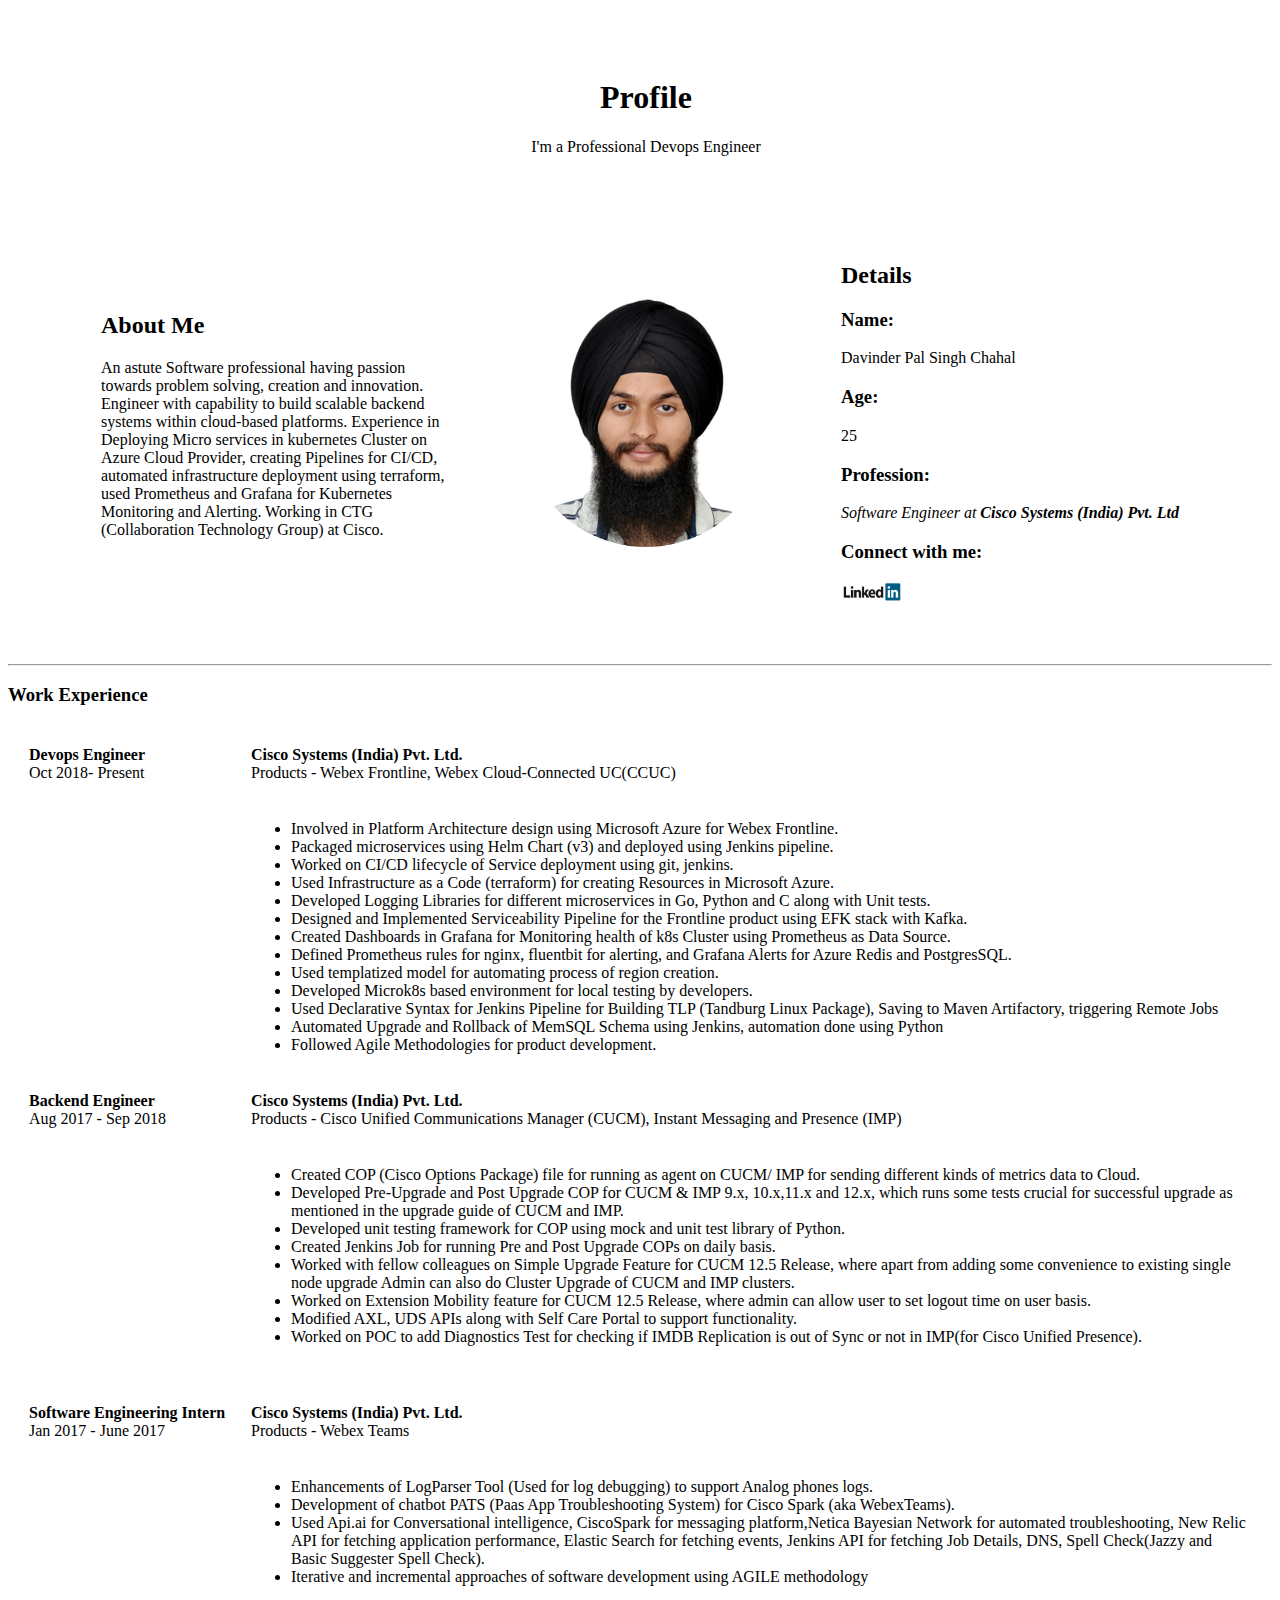
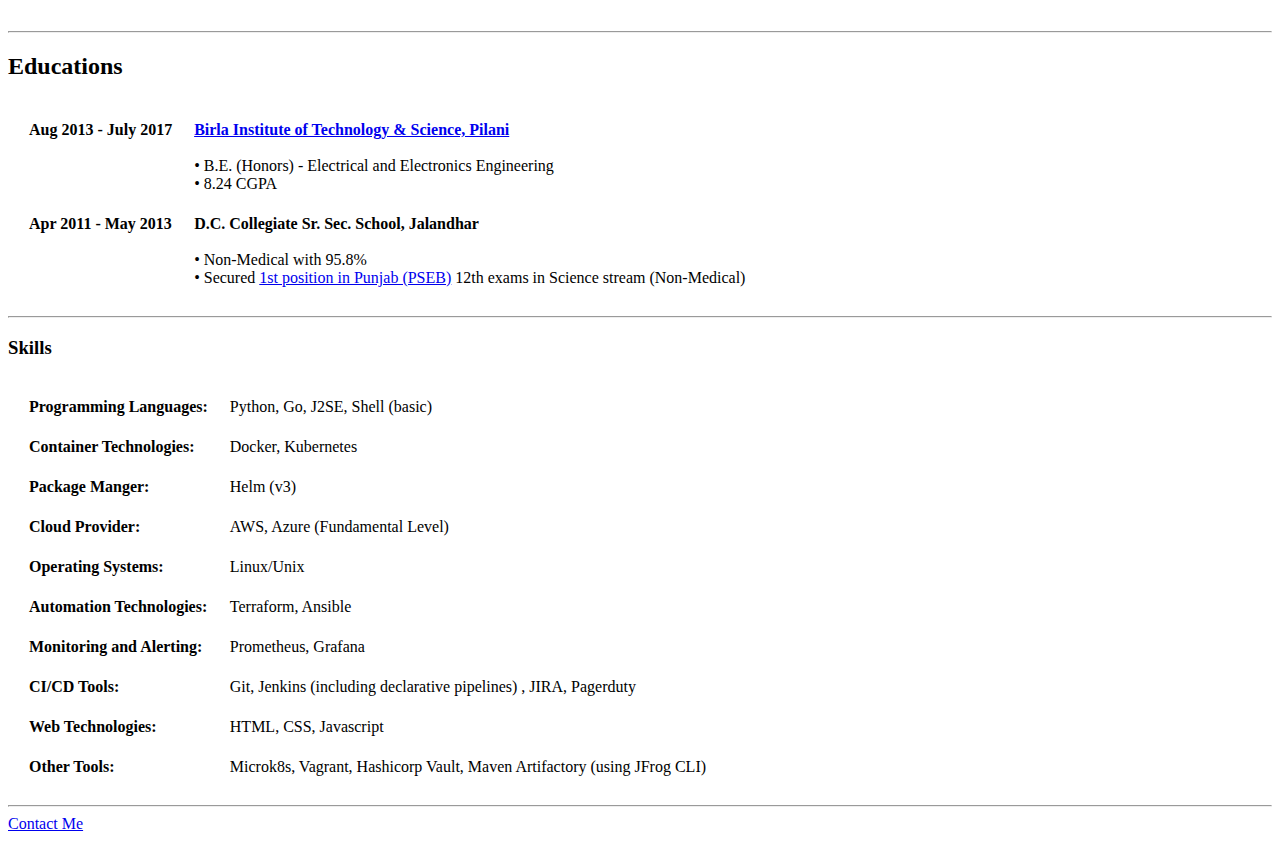
==== index.html @ 072faeb7 "First CV of Me" ====
<!DOCTYPE html>
<html lang="en" dir="ltr">

<head>
  <!-- <meta charset="utf-8"> -->
  <meta http-equiv="Content-Type" content="text/html; charset=utf-8" />
  <meta name="description" content="Davinder pal Singh Chahal's Personal Website including Work Experience, Education, Hobbies etc.">
  <meta name="keywords" content="Davinder Pal Singh Chahal, Davinder, Pal, Singh, Davinder Pal Singh, DPSC, Chahal, Punjabi">
  <title>Davinder Pal Singh - Devops Engineer </title>
</head>

<body>
  <table cellspacing="30" align="center" cellpadding="20">
    <tr>
      <td></td>
      <td>
        <center>
          <h1>Profile</h1>
          <p>I'm a Professional Devops Engineer</p>
        </center>
      </td>
      <td></td>
    </tr>
    <tr>
      <td width="350">

        <h2>About Me</h2>
        <p>
          An astute Software professional having passion towards problem solving, creation and innovation. Engineer with capability to build scalable backend systems
          within cloud-based platforms. Experience in Deploying Micro services in kubernetes Cluster on Azure Cloud Provider, creating Pipelines for CI/CD, automated
          infrastructure deployment using terraform, used Prometheus and Grafana for Kubernetes Monitoring and Alerting. Working in CTG (Collaboration Technology
          Group) at Cisco.
        </p>

      </td>
      <td>
        <img src="images/Davinder.png" alt=" Davinder's Profile Picture" height="250" width="250">
      </td>
      <td>
        <h2>Details</h2>
        <h3>Name: </h3>
        Davinder Pal Singh Chahal
        <h3>Age: </h3>
        25
        <h3>Profession: </h3>
        <p><em>Software Engineer at <strong> Cisco Systems (India) Pvt. Ltd</strong></strong></em></p>
        <h3>Connect with me: </h3>
        <a href="https://www.linkedin.com/in/davinder-pal-singh-1a0b13b5/">
          <img src="images/linkedin.png" height="20" width="60">
        </a>
      </td>
    </tr>
  </table>

  <hr>
  <h3>Work Experience</h3>
  <table cellspacing="20">
    <tr>
      <td>
        <strong>Devops Engineer</strong> <br>
        Oct 2018- Present
      </td>
      <td>
        <strong>Cisco Systems (India) Pvt. Ltd.</strong> <br>
        Products - Webex Frontline, Webex Cloud-Connected UC(CCUC)
      </td>
    </tr>
    <tr>
      <td width="200"></td>
      <td>
        <ul>
          <li>Involved in Platform Architecture design using Microsoft Azure for Webex Frontline.</li>
          <li>Packaged microservices using Helm Chart (v3) and deployed using Jenkins pipeline.</li>
          <li>Worked on CI/CD lifecycle of Service deployment using git, jenkins.</li>
          <li>Used Infrastructure as a Code (terraform) for creating Resources in Microsoft Azure.</li>
          <li>Developed Logging Libraries for different microservices in Go, Python and C along with Unit tests.</li>
          <li>Designed and Implemented Serviceability Pipeline for the Frontline product using EFK stack with Kafka.</li>
          <li>Created Dashboards in Grafana for Monitoring health of k8s Cluster using Prometheus as Data Source.</li>
          <li>Defined Prometheus rules for nginx, fluentbit for alerting, and Grafana Alerts for Azure Redis and PostgresSQL.</li>
          <li>Used templatized model for automating process of region creation.</li>
          <li>Developed Microk8s based environment for local testing by developers.</li>
          <li>Used Declarative Syntax for Jenkins Pipeline for Building TLP (Tandburg Linux Package), Saving to Maven Artifactory, triggering Remote Jobs</li>
          <li>Automated Upgrade and Rollback of MemSQL Schema using Jenkins, automation done using Python</li>
          <li>Followed Agile Methodologies for product development.</li>
        </ul>
      </td>
    </tr>
    <tr>
      <td>
        <strong>Backend Engineer</strong> <br>
        Aug 2017 - Sep 2018
      </td>
      <td>
        <strong>Cisco Systems (India) Pvt. Ltd.</strong> <br>
        Products - Cisco Unified Communications Manager (CUCM), Instant Messaging and Presence (IMP)
      </td>
    </tr>
    <tr>
      <td width="200"></td>
      <td>
        <ul>
          <li>Created COP (Cisco Options Package) file for running as agent on CUCM/ IMP for sending different kinds of metrics data to Cloud.</li>
          <li>Developed Pre-Upgrade and Post Upgrade COP for CUCM & IMP 9.x, 10.x,11.x and 12.x, which runs some tests crucial for successful
          upgrade as mentioned in the upgrade guide of CUCM and IMP.</li>
          <li>Developed unit testing framework for COP using mock and unit test library of Python.</li>
          <li>Created Jenkins Job for running Pre and Post Upgrade COPs on daily basis.</li>
          <li>Worked with fellow colleagues on Simple Upgrade Feature for CUCM 12.5 Release, where apart from adding some convenience to existing
          single node upgrade Admin can also do Cluster Upgrade of CUCM and IMP clusters.</li>
          <li>Worked on Extension Mobility feature for CUCM 12.5 Release, where admin can allow user to set logout time on user basis.</li>
          <li>Modified AXL, UDS APIs along with Self Care Portal to support functionality.</li>
          <li>Worked on POC to add Diagnostics Test for checking if IMDB Replication is out of Sync or not in IMP(for Cisco Unified Presence).</li>
        </ul>
      </td>
    </tr>
    <tr>
    <tr>
        <td>
          <strong>Software Engineering Intern</strong> <br>
          Jan 2017 - June 2017
        </td>
        <td>
          <strong>Cisco Systems (India) Pvt. Ltd.</strong> <br>
          Products - Webex Teams
        </td>
    </tr>
    <tr>
      <td width="200"></td>
      <td>
        <ul>
          <li>Enhancements of LogParser Tool (Used for log debugging) to support Analog phones logs.</li>
          <li>Development of chatbot PATS (Paas App Troubleshooting System) for Cisco Spark (aka WebexTeams).</li>
          <li>Used Api.ai for Conversational intelligence, CiscoSpark for messaging platform,Netica Bayesian Network for automated troubleshooting, New Relic API for fetching application performance, Elastic Search for fetching events, Jenkins API for fetching Job Details, DNS, Spell Check(Jazzy and Basic Suggester Spell Check).</li>
          <li>Iterative and incremental approaches of software development using AGILE methodology</li>
        </ul>
      </td>
    </tr>
  </table>

  <hr>
  <h2>Educations</h2>
  <table cellspacing="20">
    <tbody>
      <tr>
          <td>
            <strong>Aug 2013 - July 2017</strong> <br>
            <br>
            <br>
            <br>
          </td>
          <td>
            <strong><a href="https://www.bits-pilani.ac.in/pilani/">Birla Institute of Technology & Science, Pilani</a></strong> <br><br>
            • B.E. (Honors) - Electrical and Electronics Engineering <br>
            • 8.24 CGPA
          </td>
      </tr>

      <tr>
          <td>
            <strong>Apr 2011 - May 2013</strong> <br>
            <br>
            <br>
            <br>
          </td>
          <td>
            <strong>D.C. Collegiate Sr. Sec. School, Jalandhar</strong> <br><br>
            • Non-Medical with 95.8% <br>
            • Secured <a href="https://www.tribuneindia.com/2013/20130519/jaltrib.htm">1st position in Punjab (PSEB)</a> 12th exams in Science stream (Non-Medical)
          </td>
      </tr>


    </tbody>
  </table>
  <hr>

  <h3>Skills</h3>
  <table cellspacing="20">
    <tbody>
      <tr>
        <th>Programming Languages: </th>
        <td>Python, Go, J2SE, Shell (basic)</td>
      </tr>
      <tr>
        <th align="left">Container Technologies: </th>
        <td>Docker, Kubernetes</td>
      </tr>
      <tr>
        <th align="left">Package Manger: </th>
        <td>Helm (v3)</td>
      </tr>
      <tr>
        <th align="left">Cloud Provider: </th>
        <td>AWS, Azure (Fundamental Level)</td>
      </tr>
      <tr>
        <th align="left">Operating Systems: </th>
        <td>Linux/Unix </td>
      </tr>
      <tr>
        <th align="left">Automation Technologies: </th>
        <td>Terraform, Ansible </td>
      </tr>
      <tr>
        <th align="left">Monitoring and Alerting: </th>
        <td>Prometheus, Grafana </td>
      </tr>
      <tr>
        <th align="left">CI/CD Tools: </th>
        <td>Git, Jenkins (including declarative pipelines) , JIRA, Pagerduty </td>
      </tr>
      <tr>
        <th align="left">Web Technologies: </th>
        <td>HTML, CSS, Javascript </td>
      </tr>
      <tr>
        <th align="left">Other Tools: </th>
        <td>Microk8s, Vagrant, Hashicorp Vault, Maven Artifactory (using JFrog CLI) </td>
      </tr>

    </tbody>
  </table>

  <hr>
  <!-- <p>New Functions of Table</p>
  <table>
    <thead>
      <tr>
        <th>Dates</th>
        <th>Work</th>
      </tr>
    </thead>
    <tbody>
      <tr>
        <td>2017-18</td>
        <td>Software Engineer</td>
      </tr>
      <tr>
        <td>2018-Present</td>
        <td>Devops Engineer</td>
      </tr>

    </tbody>
    <tfoot>

    </tfoot>
  </table> -->

  <!-- <a href="hobbies.html">My Hobbies</a> -->

  <a href="contact.html">Contact Me</a>
  <!-- <p><strong><a href="https://www.linkedin.com/in/davinder-pal-singh-1a0b13b5/">Linkedin Profile</a> </strong> </p> -->

</body>

</html>

<!-- • Involved in Platform Architecture design using Microsoft Azure for Webex Frontline.
• Packaged microservices using Helm Chart (v3) and deployed using Jenkins pipeline.
• Worked on CI/CD lifecycle of Service deployment using git, jenkins.
• Used Infrastructure as a Code (terraform) for creating Resources in Microsoft Azure.
• Developed Logging Libraries for different microservices in Go, Python and C along with Unit tests.
• Designed and Implemented Serviceability Pipeline for the Frontline product using EFK stack with Kafka.
• Created Dashboards in Grafana for Monitoring health of k8s Cluster using Prometheus as Data Source.
• Defined Prometheus rules for nginx, fluentbit for alerting, and Grafana Alerts for Azure Redis and PostgresSQL.
• Used templatized model for automating process of region creation.
• Developed Microk8s based environment for local testing by developers. -->

<!-- • Created COP (Cisco Options Package) file for running as agent on CUCM/ IMP/CUC for sending different kinds of metrics data to Cloud.
• Developed Pre-Upgrade and Post Upgrade COP for CUCM & IMP 9.x, 10.x,11.x and 12.x, which runs some tests crucial for successful
upgrade as mentioned in the upgrade guide of CUCM and IMP.
• Developed unit testing framework for COP using mock and unit test library of Python.
• Created Jenkins Job for running Pre and Post Upgrade COPs on daily basis. -
• Worked with fellow colleagues on Simple Upgrade Feature for CUCM 12.5 Release, where apart from adding some convenience to existing
single node upgrade Admin can also do Cluster Upgrade of CUCM and IMP clusters.
• Worked on Extension Mobility feature for CUCM 12.5 Release, where admin can allow user to set logout time on user basis.
• Modified AXL, UDS APIs along with Self Care Portal to support functionality.
• Worked on POC to add Diagnostics Test for checking if IMDB Replication is out of Sync or not in IMP(for Cisco Unified Presence).
• Followed Agile Methodologies for product development. -->
<!--
<table>
  <tr>
    <td>
      <table cellspacing="20">
        <tbody>
          <tr>
            <td>Kubernetes</td>
            <td>⭐⭐⭐⭐⭐</td>
          </tr>
          <tr>
            <td>Docker</td>
            <td>⭐⭐⭐⭐⭐</td>
          </tr>
          <tr>
            <td>Jenkins</td>
            <td>⭐⭐⭐⭐⭐</td>
          </tr>
          <tr>
            <td>AWS</td>
            <td>⭐⭐⭐⭐⭐</td>
          </tr>
        </tbody>
      </table>
    </td>
    <td>
      <table cellspacing="20">
        <tbody>
          <tr>
            <td>Python</td>
            <td>⭐⭐⭐⭐⭐</td>
          </tr>
          <tr>
            <td>Golang</td>
            <td>⭐⭐⭐</td>
          </tr>
          <tr>
            <td>Bash</td>
            <td>⭐⭐⭐</td>
          </tr>
          <tr>
            <td>Git</td>
            <td>⭐⭐⭐⭐</td>
          </tr>
        </tbody>
      </table>
    </td>
  </tr>
</table> -->
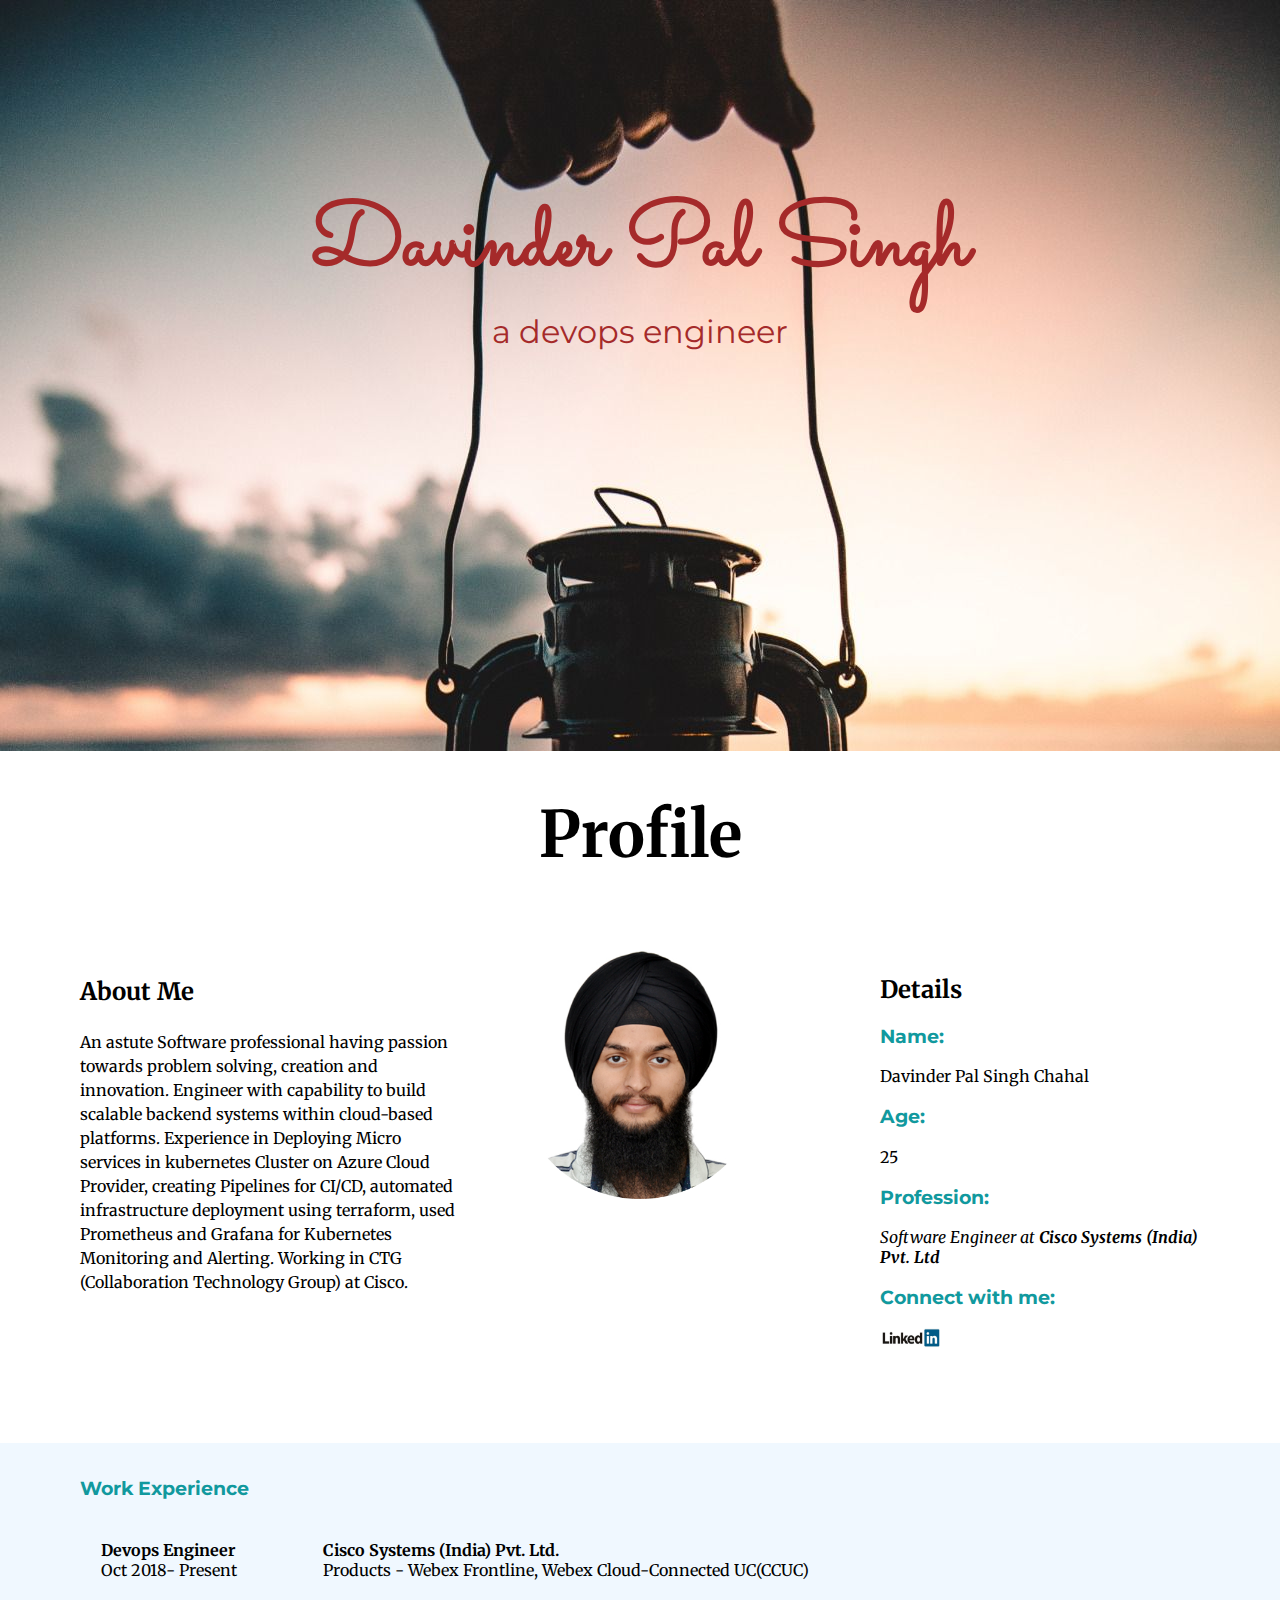
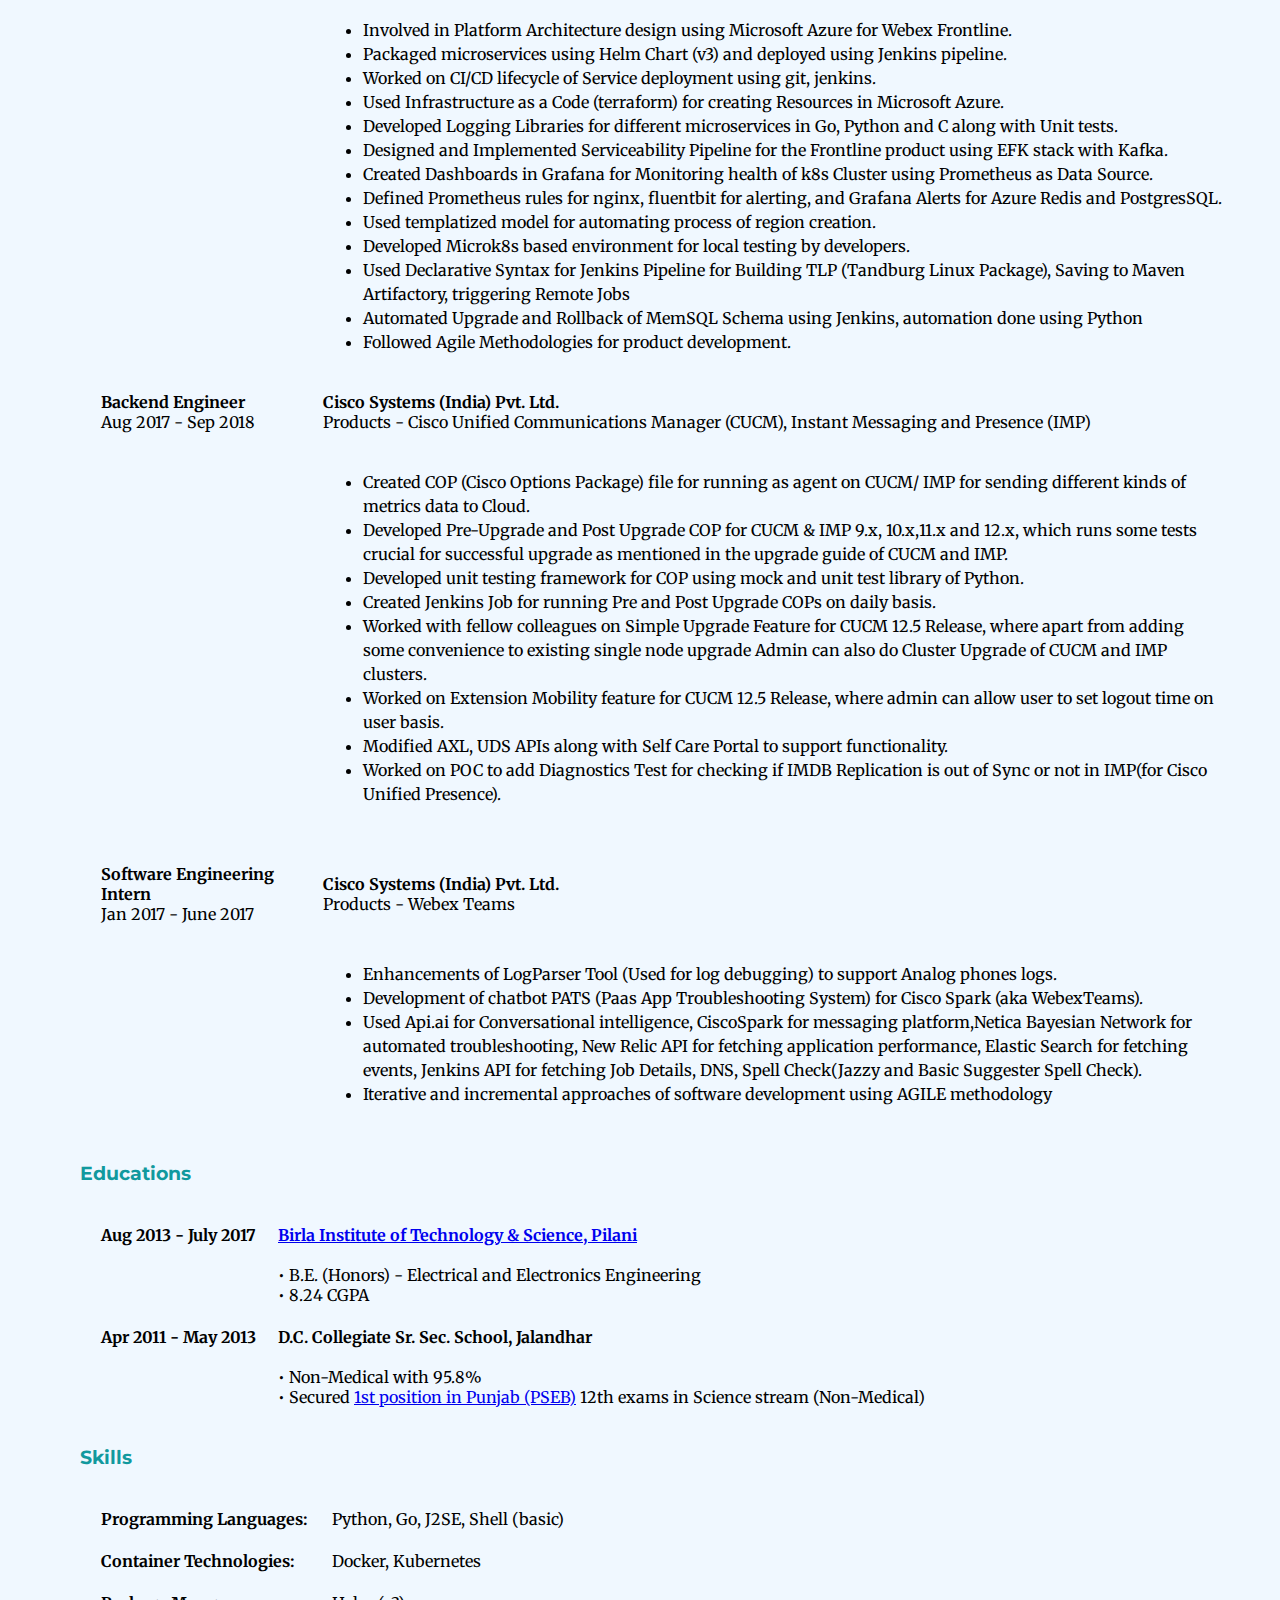
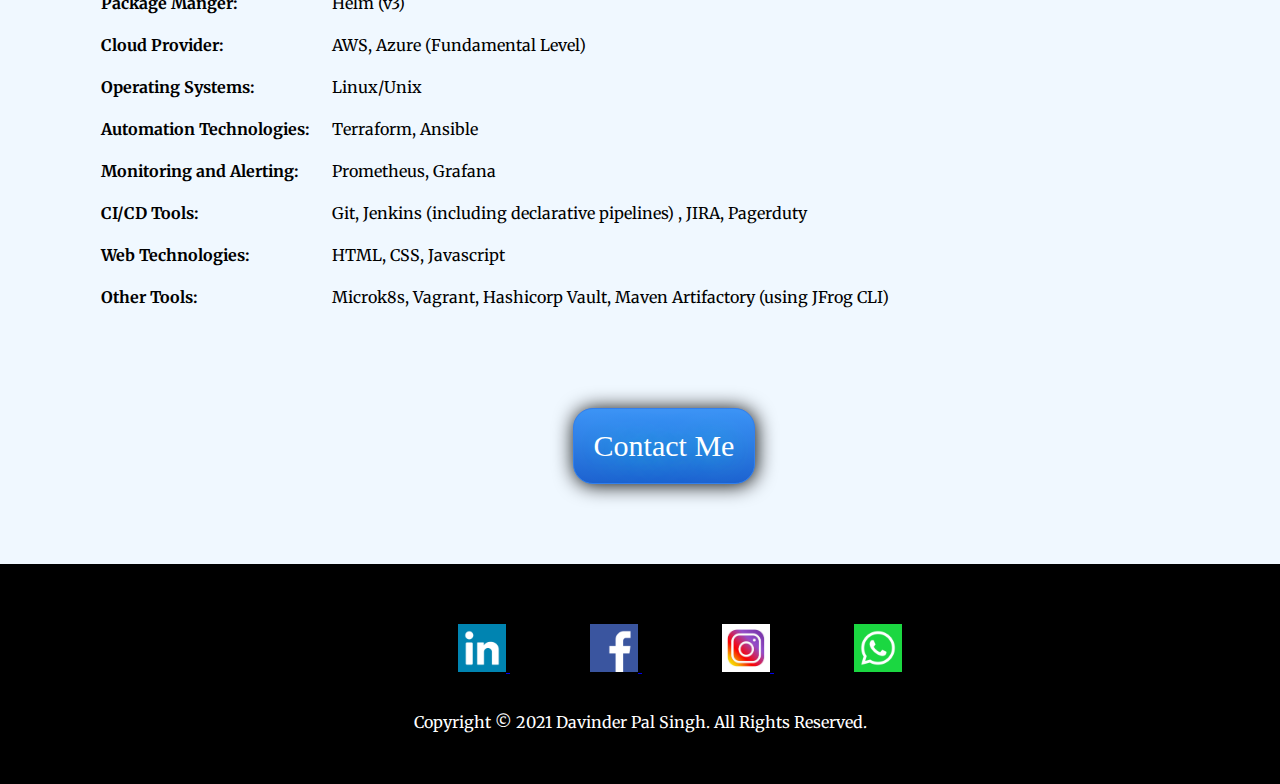
==== commit 0b192988: "Publishing Version 2" ====
--- a/index.html
+++ b/index.html
@@ -1,29 +1,32 @@
 <!DOCTYPE html>
 <html lang="en" dir="ltr">
-
-<head>
-  <!-- <meta charset="utf-8"> -->
-  <meta http-equiv="Content-Type" content="text/html; charset=utf-8" />
-  <meta name="description" content="Davinder pal Singh Chahal's Personal Website including Work Experience, Education, Hobbies etc.">
-  <meta name="keywords" content="Davinder Pal Singh Chahal, Davinder, Pal, Singh, Davinder Pal Singh, DPSC, Chahal, Punjabi">
-  <title>Davinder Pal Singh - Devops Engineer </title>
-</head>
-
-<body>
-  <table cellspacing="30" align="center" cellpadding="20">
-    <tr>
-      <td></td>
-      <td>
-        <center>
-          <h1>Profile</h1>
-          <p>I'm a Professional Devops Engineer</p>
-        </center>
-      </td>
-      <td></td>
-    </tr>
-    <tr>
-      <td width="350">
-
+  <head>
+    <meta charset="utf-8">
+    <title>Davinder Pal Singh Chahal</title>
+    <link rel="stylesheet" type="text/css" href="css/styles.css">
+    <link rel="icon" href="dps.ico">
+    <link rel="preconnect" href="https://fonts.gstatic.com">
+    <!-- <link href="https://fonts.googleapis.com/css2?family=Merriweather:wght@300&display=swap" rel="stylesheet"> -->
+    <link href="https://fonts.googleapis.com/css2?family=Sacramento&family=Merriweather:wght@300&family=Montserrat" rel="stylesheet">
+    <!-- <link href="https://fonts.googleapis.com/css2?family=Montserrat&display=swap" rel="stylesheet"> -->
+  </head>
+  <body>
+    <!-- <div class="header">
+
+    </div> -->
+    <div class="top-container">
+
+      <!-- <img class="top-cloud" src="images/cloud.png" alt="cloud-img"> -->
+      <h1 class="main-name" >Davinder Pal Singh</h1>
+      <h2 class="main-subtitle">a devops engineer</h2>
+      <!-- <img class="bottom-cloud" src="images/cloud.png" alt="cloud-img"> -->
+      <!-- <img src="images/mountain.png" alt="mountain-img"> -->
+    </div>
+    <div class="middle-container">
+      <div class="profile-title">
+        <h1>Profile</h1>
+      </div>
+      <div class="about-me">
         <h2>About Me</h2>
         <p>
           An astute Software professional having passion towards problem solving, creation and innovation. Engineer with capability to build scalable backend systems
@@ -31,12 +34,11 @@
           infrastructure deployment using terraform, used Prometheus and Grafana for Kubernetes Monitoring and Alerting. Working in CTG (Collaboration Technology
           Group) at Cisco.
         </p>
-
-      </td>
-      <td>
+      </div>
+      <div class="profile-pic">
         <img src="images/Davinder.png" alt=" Davinder's Profile Picture" height="250" width="250">
-      </td>
-      <td>
+      </div>
+      <div class="details">
         <h2>Details</h2>
         <h3>Name: </h3>
         Davinder Pal Singh Chahal
@@ -46,282 +48,198 @@
         <p><em>Software Engineer at <strong> Cisco Systems (India) Pvt. Ltd</strong></strong></em></p>
         <h3>Connect with me: </h3>
         <a href="https://www.linkedin.com/in/davinder-pal-singh-1a0b13b5/">
-          <img src="images/linkedin.png" height="20" width="60">
+          <img class="linkedin" src="images/link.png">
         </a>
-      </td>
-    </tr>
-  </table>
-
-  <hr>
-  <h3>Work Experience</h3>
-  <table cellspacing="20">
-    <tr>
-      <td>
-        <strong>Devops Engineer</strong> <br>
-        Oct 2018- Present
-      </td>
-      <td>
-        <strong>Cisco Systems (India) Pvt. Ltd.</strong> <br>
-        Products - Webex Frontline, Webex Cloud-Connected UC(CCUC)
-      </td>
-    </tr>
-    <tr>
-      <td width="200"></td>
-      <td>
-        <ul>
-          <li>Involved in Platform Architecture design using Microsoft Azure for Webex Frontline.</li>
-          <li>Packaged microservices using Helm Chart (v3) and deployed using Jenkins pipeline.</li>
-          <li>Worked on CI/CD lifecycle of Service deployment using git, jenkins.</li>
-          <li>Used Infrastructure as a Code (terraform) for creating Resources in Microsoft Azure.</li>
-          <li>Developed Logging Libraries for different microservices in Go, Python and C along with Unit tests.</li>
-          <li>Designed and Implemented Serviceability Pipeline for the Frontline product using EFK stack with Kafka.</li>
-          <li>Created Dashboards in Grafana for Monitoring health of k8s Cluster using Prometheus as Data Source.</li>
-          <li>Defined Prometheus rules for nginx, fluentbit for alerting, and Grafana Alerts for Azure Redis and PostgresSQL.</li>
-          <li>Used templatized model for automating process of region creation.</li>
-          <li>Developed Microk8s based environment for local testing by developers.</li>
-          <li>Used Declarative Syntax for Jenkins Pipeline for Building TLP (Tandburg Linux Package), Saving to Maven Artifactory, triggering Remote Jobs</li>
-          <li>Automated Upgrade and Rollback of MemSQL Schema using Jenkins, automation done using Python</li>
-          <li>Followed Agile Methodologies for product development.</li>
-        </ul>
-      </td>
-    </tr>
-    <tr>
-      <td>
-        <strong>Backend Engineer</strong> <br>
-        Aug 2017 - Sep 2018
-      </td>
-      <td>
-        <strong>Cisco Systems (India) Pvt. Ltd.</strong> <br>
-        Products - Cisco Unified Communications Manager (CUCM), Instant Messaging and Presence (IMP)
-      </td>
-    </tr>
-    <tr>
-      <td width="200"></td>
-      <td>
-        <ul>
-          <li>Created COP (Cisco Options Package) file for running as agent on CUCM/ IMP for sending different kinds of metrics data to Cloud.</li>
-          <li>Developed Pre-Upgrade and Post Upgrade COP for CUCM & IMP 9.x, 10.x,11.x and 12.x, which runs some tests crucial for successful
-          upgrade as mentioned in the upgrade guide of CUCM and IMP.</li>
-          <li>Developed unit testing framework for COP using mock and unit test library of Python.</li>
-          <li>Created Jenkins Job for running Pre and Post Upgrade COPs on daily basis.</li>
-          <li>Worked with fellow colleagues on Simple Upgrade Feature for CUCM 12.5 Release, where apart from adding some convenience to existing
-          single node upgrade Admin can also do Cluster Upgrade of CUCM and IMP clusters.</li>
-          <li>Worked on Extension Mobility feature for CUCM 12.5 Release, where admin can allow user to set logout time on user basis.</li>
-          <li>Modified AXL, UDS APIs along with Self Care Portal to support functionality.</li>
-          <li>Worked on POC to add Diagnostics Test for checking if IMDB Replication is out of Sync or not in IMP(for Cisco Unified Presence).</li>
-        </ul>
-      </td>
-    </tr>
-    <tr>
-    <tr>
-        <td>
-          <strong>Software Engineering Intern</strong> <br>
-          Jan 2017 - June 2017
-        </td>
-        <td>
-          <strong>Cisco Systems (India) Pvt. Ltd.</strong> <br>
-          Products - Webex Teams
-        </td>
-    </tr>
-    <tr>
-      <td width="200"></td>
-      <td>
-        <ul>
-          <li>Enhancements of LogParser Tool (Used for log debugging) to support Analog phones logs.</li>
-          <li>Development of chatbot PATS (Paas App Troubleshooting System) for Cisco Spark (aka WebexTeams).</li>
-          <li>Used Api.ai for Conversational intelligence, CiscoSpark for messaging platform,Netica Bayesian Network for automated troubleshooting, New Relic API for fetching application performance, Elastic Search for fetching events, Jenkins API for fetching Job Details, DNS, Spell Check(Jazzy and Basic Suggester Spell Check).</li>
-          <li>Iterative and incremental approaches of software development using AGILE methodology</li>
-        </ul>
-      </td>
-    </tr>
-  </table>
-
-  <hr>
-  <h2>Educations</h2>
-  <table cellspacing="20">
-    <tbody>
-      <tr>
-          <td>
-            <strong>Aug 2013 - July 2017</strong> <br>
-            <br>
-            <br>
-            <br>
-          </td>
-          <td>
-            <strong><a href="https://www.bits-pilani.ac.in/pilani/">Birla Institute of Technology & Science, Pilani</a></strong> <br><br>
-            • B.E. (Honors) - Electrical and Electronics Engineering <br>
-            • 8.24 CGPA
-          </td>
-      </tr>
-
-      <tr>
-          <td>
-            <strong>Apr 2011 - May 2013</strong> <br>
-            <br>
-            <br>
-            <br>
-          </td>
-          <td>
-            <strong>D.C. Collegiate Sr. Sec. School, Jalandhar</strong> <br><br>
-            • Non-Medical with 95.8% <br>
-            • Secured <a href="https://www.tribuneindia.com/2013/20130519/jaltrib.htm">1st position in Punjab (PSEB)</a> 12th exams in Science stream (Non-Medical)
-          </td>
-      </tr>
-
-
-    </tbody>
-  </table>
-  <hr>
-
-  <h3>Skills</h3>
-  <table cellspacing="20">
-    <tbody>
-      <tr>
-        <th>Programming Languages: </th>
-        <td>Python, Go, J2SE, Shell (basic)</td>
-      </tr>
-      <tr>
-        <th align="left">Container Technologies: </th>
-        <td>Docker, Kubernetes</td>
-      </tr>
-      <tr>
-        <th align="left">Package Manger: </th>
-        <td>Helm (v3)</td>
-      </tr>
-      <tr>
-        <th align="left">Cloud Provider: </th>
-        <td>AWS, Azure (Fundamental Level)</td>
-      </tr>
-      <tr>
-        <th align="left">Operating Systems: </th>
-        <td>Linux/Unix </td>
-      </tr>
-      <tr>
-        <th align="left">Automation Technologies: </th>
-        <td>Terraform, Ansible </td>
-      </tr>
-      <tr>
-        <th align="left">Monitoring and Alerting: </th>
-        <td>Prometheus, Grafana </td>
-      </tr>
-      <tr>
-        <th align="left">CI/CD Tools: </th>
-        <td>Git, Jenkins (including declarative pipelines) , JIRA, Pagerduty </td>
-      </tr>
-      <tr>
-        <th align="left">Web Technologies: </th>
-        <td>HTML, CSS, Javascript </td>
-      </tr>
-      <tr>
-        <th align="left">Other Tools: </th>
-        <td>Microk8s, Vagrant, Hashicorp Vault, Maven Artifactory (using JFrog CLI) </td>
-      </tr>
-
-    </tbody>
-  </table>
-
-  <hr>
-  <!-- <p>New Functions of Table</p>
-  <table>
-    <thead>
-      <tr>
-        <th>Dates</th>
-        <th>Work</th>
-      </tr>
-    </thead>
-    <tbody>
-      <tr>
-        <td>2017-18</td>
-        <td>Software Engineer</td>
-      </tr>
-      <tr>
-        <td>2018-Present</td>
-        <td>Devops Engineer</td>
-      </tr>
-
-    </tbody>
-    <tfoot>
-
-    </tfoot>
-  </table> -->
-
-  <!-- <a href="hobbies.html">My Hobbies</a> -->
-
-  <a href="contact.html">Contact Me</a>
-  <!-- <p><strong><a href="https://www.linkedin.com/in/davinder-pal-singh-1a0b13b5/">Linkedin Profile</a> </strong> </p> -->
-
-</body>
-
-</html>
-
-<!-- • Involved in Platform Architecture design using Microsoft Azure for Webex Frontline.
-• Packaged microservices using Helm Chart (v3) and deployed using Jenkins pipeline.
-• Worked on CI/CD lifecycle of Service deployment using git, jenkins.
-• Used Infrastructure as a Code (terraform) for creating Resources in Microsoft Azure.
-• Developed Logging Libraries for different microservices in Go, Python and C along with Unit tests.
-• Designed and Implemented Serviceability Pipeline for the Frontline product using EFK stack with Kafka.
-• Created Dashboards in Grafana for Monitoring health of k8s Cluster using Prometheus as Data Source.
-• Defined Prometheus rules for nginx, fluentbit for alerting, and Grafana Alerts for Azure Redis and PostgresSQL.
-• Used templatized model for automating process of region creation.
-• Developed Microk8s based environment for local testing by developers. -->
-
-<!-- • Created COP (Cisco Options Package) file for running as agent on CUCM/ IMP/CUC for sending different kinds of metrics data to Cloud.
-• Developed Pre-Upgrade and Post Upgrade COP for CUCM & IMP 9.x, 10.x,11.x and 12.x, which runs some tests crucial for successful
-upgrade as mentioned in the upgrade guide of CUCM and IMP.
-• Developed unit testing framework for COP using mock and unit test library of Python.
-• Created Jenkins Job for running Pre and Post Upgrade COPs on daily basis. -
-• Worked with fellow colleagues on Simple Upgrade Feature for CUCM 12.5 Release, where apart from adding some convenience to existing
-single node upgrade Admin can also do Cluster Upgrade of CUCM and IMP clusters.
-• Worked on Extension Mobility feature for CUCM 12.5 Release, where admin can allow user to set logout time on user basis.
-• Modified AXL, UDS APIs along with Self Care Portal to support functionality.
-• Worked on POC to add Diagnostics Test for checking if IMDB Replication is out of Sync or not in IMP(for Cisco Unified Presence).
-• Followed Agile Methodologies for product development. -->
-<!--
-<table>
-  <tr>
-    <td>
+      </div>
+    </div>
+
+    <!-- <div class="temp-container">
+      <h2>Work Experience</h2>
+    </div> -->
+
+    <div class="bottom-container">
+      <h3>Work Experience</h3>
+      <table cellspacing="20">
+        <tr>
+          <td>
+            <strong>Devops Engineer</strong> <br>
+            Oct 2018- Present
+          </td>
+          <td>
+            <strong>Cisco Systems (India) Pvt. Ltd.</strong> <br>
+            Products - Webex Frontline, Webex Cloud-Connected UC(CCUC)
+          </td>
+        </tr>
+        <tr>
+          <td width="200"></td>
+          <td class="work-experience">
+            <ul>
+              <li>Involved in Platform Architecture design using Microsoft Azure for Webex Frontline.</li>
+              <li>Packaged microservices using Helm Chart (v3) and deployed using Jenkins pipeline.</li>
+              <li>Worked on CI/CD lifecycle of Service deployment using git, jenkins.</li>
+              <li>Used Infrastructure as a Code (terraform) for creating Resources in Microsoft Azure.</li>
+              <li>Developed Logging Libraries for different microservices in Go, Python and C along with Unit tests.</li>
+              <li>Designed and Implemented Serviceability Pipeline for the Frontline product using EFK stack with Kafka.</li>
+              <li>Created Dashboards in Grafana for Monitoring health of k8s Cluster using Prometheus as Data Source.</li>
+              <li>Defined Prometheus rules for nginx, fluentbit for alerting, and Grafana Alerts for Azure Redis and PostgresSQL.</li>
+              <li>Used templatized model for automating process of region creation.</li>
+              <li>Developed Microk8s based environment for local testing by developers.</li>
+              <li>Used Declarative Syntax for Jenkins Pipeline for Building TLP (Tandburg Linux Package), Saving to Maven Artifactory, triggering Remote Jobs</li>
+              <li>Automated Upgrade and Rollback of MemSQL Schema using Jenkins, automation done using Python</li>
+              <li>Followed Agile Methodologies for product development.</li>
+            </ul>
+          </td>
+        </tr>
+        <tr>
+          <td>
+            <strong>Backend Engineer</strong> <br>
+            Aug 2017 - Sep 2018
+          </td>
+          <td>
+            <strong>Cisco Systems (India) Pvt. Ltd.</strong> <br>
+            Products - Cisco Unified Communications Manager (CUCM), Instant Messaging and Presence (IMP)
+          </td>
+        </tr>
+        <tr>
+          <td width="200"></td>
+          <td class="work-experience">
+            <ul>
+              <li>Created COP (Cisco Options Package) file for running as agent on CUCM/ IMP for sending different kinds of metrics data to Cloud.</li>
+              <li>Developed Pre-Upgrade and Post Upgrade COP for CUCM & IMP 9.x, 10.x,11.x and 12.x, which runs some tests crucial for successful
+              upgrade as mentioned in the upgrade guide of CUCM and IMP.</li>
+              <li>Developed unit testing framework for COP using mock and unit test library of Python.</li>
+              <li>Created Jenkins Job for running Pre and Post Upgrade COPs on daily basis.</li>
+              <li>Worked with fellow colleagues on Simple Upgrade Feature for CUCM 12.5 Release, where apart from adding some convenience to existing
+              single node upgrade Admin can also do Cluster Upgrade of CUCM and IMP clusters.</li>
+              <li>Worked on Extension Mobility feature for CUCM 12.5 Release, where admin can allow user to set logout time on user basis.</li>
+              <li>Modified AXL, UDS APIs along with Self Care Portal to support functionality.</li>
+              <li>Worked on POC to add Diagnostics Test for checking if IMDB Replication is out of Sync or not in IMP(for Cisco Unified Presence).</li>
+            </ul>
+          </td>
+        </tr>
+        <tr>
+        <tr>
+            <td>
+              <strong>Software Engineering Intern</strong> <br>
+              Jan 2017 - June 2017
+            </td>
+            <td>
+              <strong>Cisco Systems (India) Pvt. Ltd.</strong> <br>
+              Products - Webex Teams
+            </td>
+        </tr>
+        <tr>
+          <td width="200"></td>
+          <td>
+            <ul class="work-experience">
+              <li>Enhancements of LogParser Tool (Used for log debugging) to support Analog phones logs.</li>
+              <li>Development of chatbot PATS (Paas App Troubleshooting System) for Cisco Spark (aka WebexTeams).</li>
+              <li>Used Api.ai for Conversational intelligence, CiscoSpark for messaging platform,Netica Bayesian Network for automated troubleshooting, New Relic API for fetching application performance, Elastic Search for fetching events, Jenkins API for fetching Job Details, DNS, Spell Check(Jazzy and Basic Suggester Spell Check).</li>
+              <li>Iterative and incremental approaches of software development using AGILE methodology</li>
+            </ul>
+          </td>
+        </tr>
+      </table>
+
+      <h3>Educations</h3>
       <table cellspacing="20">
         <tbody>
           <tr>
-            <td>Kubernetes</td>
-            <td>⭐⭐⭐⭐⭐</td>
-          </tr>
-          <tr>
-            <td>Docker</td>
-            <td>⭐⭐⭐⭐⭐</td>
-          </tr>
-          <tr>
-            <td>Jenkins</td>
-            <td>⭐⭐⭐⭐⭐</td>
-          </tr>
-          <tr>
-            <td>AWS</td>
-            <td>⭐⭐⭐⭐⭐</td>
+              <td>
+                <strong>Aug 2013 - July 2017</strong> <br>
+                <br>
+                <br>
+                <br>
+              </td>
+              <td>
+                <strong><a href="https://www.bits-pilani.ac.in/pilani/">Birla Institute of Technology & Science, Pilani</a></strong> <br><br>
+                • B.E. (Honors) - Electrical and Electronics Engineering <br>
+                • 8.24 CGPA
+              </td>
+          </tr>
+
+          <tr>
+              <td>
+                <strong>Apr 2011 - May 2013</strong> <br>
+                <br>
+                <br>
+                <br>
+              </td>
+              <td>
+                <strong>D.C. Collegiate Sr. Sec. School, Jalandhar</strong> <br><br>
+                • Non-Medical with 95.8% <br>
+                • Secured <a href="https://www.tribuneindia.com/2013/20130519/jaltrib.htm">1st position in Punjab (PSEB)</a> 12th exams in Science stream (Non-Medical)
+              </td>
           </tr>
         </tbody>
       </table>
-    </td>
-    <td>
+      <h3>Skills</h3>
       <table cellspacing="20">
         <tbody>
           <tr>
-            <td>Python</td>
-            <td>⭐⭐⭐⭐⭐</td>
-          </tr>
-          <tr>
-            <td>Golang</td>
-            <td>⭐⭐⭐</td>
-          </tr>
-          <tr>
-            <td>Bash</td>
-            <td>⭐⭐⭐</td>
-          </tr>
-          <tr>
-            <td>Git</td>
-            <td>⭐⭐⭐⭐</td>
-          </tr>
+            <th align="left">Programming Languages: </th>
+            <td>Python, Go, J2SE, Shell (basic)</td>
+          </tr>
+          <tr>
+            <th align="left">Container Technologies: </th>
+            <td>Docker, Kubernetes</td>
+          </tr>
+          <tr>
+            <th align="left">Package Manger: </th>
+            <td>Helm (v3)</td>
+          </tr>
+          <tr>
+            <th align="left">Cloud Provider: </th>
+            <td>AWS, Azure (Fundamental Level)</td>
+          </tr>
+          <tr>
+            <th align="left">Operating Systems: </th>
+            <td>Linux/Unix </td>
+          </tr>
+          <tr>
+            <th align="left">Automation Technologies: </th>
+            <td>Terraform, Ansible </td>
+          </tr>
+          <tr>
+            <th align="left">Monitoring and Alerting: </th>
+            <td>Prometheus, Grafana </td>
+          </tr>
+          <tr>
+            <th align="left">CI/CD Tools: </th>
+            <td>Git, Jenkins (including declarative pipelines) , JIRA, Pagerduty </td>
+          </tr>
+          <tr>
+            <th align="left">Web Technologies: </th>
+            <td>HTML, CSS, Javascript </td>
+          </tr>
+          <tr>
+            <th align="left">Other Tools: </th>
+            <td>Microk8s, Vagrant, Hashicorp Vault, Maven Artifactory (using JFrog CLI) </td>
+          </tr>
+
         </tbody>
       </table>
-    </td>
-  </tr>
-</table> -->
+      <!-- <a href="#" class="contact-me"></a> -->
+      <center>
+        <a href="mailto:davinder1995pal@gmail.com?subject=Feedback" class="contact-me">Contact Me</a>
+      </center>
+    </div>
+    <div class="footer">
+      <a href="https://www.linkedin.com/in/davinder-pal-singh-1a0b13b5/" >
+        <img class="contact" src="images/linkedin.png">
+      </a>
+      <a href="https://www.facebook.com/davinder.pal.1276/">
+        <img class="contact" src="images/facebook.png">
+      </a>
+      <a href="https://www.instagram.com/dpschahal95/" >
+        <img class="contact" src="images/instagram.jpeg">
+      </a>
+      <a href="https://wa.me/917899074761">
+        <img class="contact" src="images/whatsapp.png">
+      </a>
+      <br><br>
+      <p>Copyright © 2021 Davinder Pal Singh. All Rights Reserved.</p>
+    </div>
+
+  </body>
+</html>
--- a/css/styles.css
+++ b/css/styles.css
@@ -0,0 +1,148 @@
+body {
+  /* background-color: aliceblue; */
+  font-family: 'Merriweather', serif;
+  margin: 0;
+}
+h3 {
+  color: #11999E;
+  font-family: 'Montserrat', sans-serif;
+}
+/* ************************CLASS ATTRIBUTES****************** */
+.top-container {
+  background-color: #cdfffc;
+  /* background-image: url("images/lamp.jpg"); */
+  position: relative;
+  padding-top: 100px;
+  text-align: center;
+  background-image: url("../images/lamp.jpg");
+  background-repeat: no-repeat;
+  background-attachment: fixed;
+  background-size: cover;
+}
+.main-name {
+  color: brown;
+  font-family: 'Sacramento', cursive;
+  font-size: 5.625em;    /* 100% == 16px, 90px, 1em = 16px */
+  margin: 80px auto 0 auto;
+}
+.main-subtitle {
+  color: brown;
+  font-family: 'Montserrat', sans-serif;
+  font-weight: normal;
+  font-size: 2rem;
+  margin: 0;
+  padding-bottom: 25rem;
+}
+.middle-container {
+  position: relative;
+  text-align: center;
+  background-color: white;
+  padding-bottom: 10rem;
+  margin-bottom: 5rem;
+}
+.profile-title {
+  font-family: 'Merriweather', serif;
+  font-size: 2rem;
+  padding-bottom: 2rem;
+}
+.about-me {
+  position: absolute;
+  left: 5rem;
+  line-height: 1.5;
+  top: 10rem;
+  width: 30%;
+  text-align: left;
+  float: left;
+}
+.profile-pic {
+  margin: auto;
+  padding-left: 10px;
+  padding-right: 10px;
+  /* width: 250px; */
+}
+.details {
+  position: absolute;
+  top: 10rem;
+  right: 5rem;
+  /* display: inline-block; */
+  text-align: left;
+  width: 25%;
+  float: right;
+}
+.linkedin {
+  height: 20px;
+  width: 60px;
+}
+a:active {
+  color: pink;
+}
+
+.bottom-container {
+  /* height: 2000px; */
+  position: relative;
+  background-color: aliceblue;  /*#F3EFE0;*/
+  padding: 1rem 2rem 5rem 5rem;
+}
+.work-experience {
+  line-height: 1.5;
+}
+.footer {
+  background-color: black;
+  color: white;
+  text-align: center;
+  padding-top: 60px;
+  height: 10rem;
+}
+
+.contact-me {
+   background: #3D94F6;
+   /* background-color: pink; */
+   background-image: -webkit-linear-gradient(top, #3D94F6, #1E62D0);
+   background-image: -moz-linear-gradient(top, #3D94F6, #1E62D0);
+   background-image: -ms-linear-gradient(top, #3D94F6, #1E62D0);
+   background-image: -o-linear-gradient(top, #3D94F6, #1E62D0);
+   background-image: -webkit-gradient(to bottom, #3D94F6, #1E62D0);
+   -webkit-border-radius: 20px;
+   -moz-border-radius: 20px;
+   border-radius: 20px;
+   color: #FFFFFF;
+   font-family: Georgia;
+   font-size: 30px;
+   font-weight: 200;
+   padding: 20px;
+   -webkit-box-shadow: 1px 1px 20px 0 #000000;
+   -moz-box-shadow: 1px 1px 20px 0 #000000;
+   box-shadow: 1px 1px 20px 0 #000000;
+   text-shadow: 1px 1px 30px #0DDDD6;
+   border: solid #337FED 1px;
+   text-decoration: none;
+   display: inline-block;
+   cursor: pointer;
+   text-align: center;
+   margin: 5rem auto 0 auto;
+   /* position: absolute;
+   bottom: 2rem; */
+}
+.contact-me:hover {
+   border: solid #337FED 1px;
+   background: #1E62D0;
+   background-image: -webkit-linear-gradient(top, #1E62D0, #3D94F6);
+   background-image: -moz-linear-gradient(top, #1E62D0, #3D94F6);
+   background-image: -ms-linear-gradient(top, #1E62D0, #3D94F6);
+   background-image: -o-linear-gradient(top, #1E62D0, #3D94F6);
+   background-image: -webkit-gradient(to bottom, #1E62D0, #3D94F6);
+   -webkit-border-radius: 20px;
+   -moz-border-radius: 20px;
+   border-radius: 20px;
+   text-decoration: none;
+}
+.contact {
+  /* color: white;
+  line-height: 5;
+  display: inline-block; */
+  margin-left: 5rem;
+  /* text-decoration: none; */
+  height: 3rem;
+  width: 3rem;
+  background-color: white;
+}
